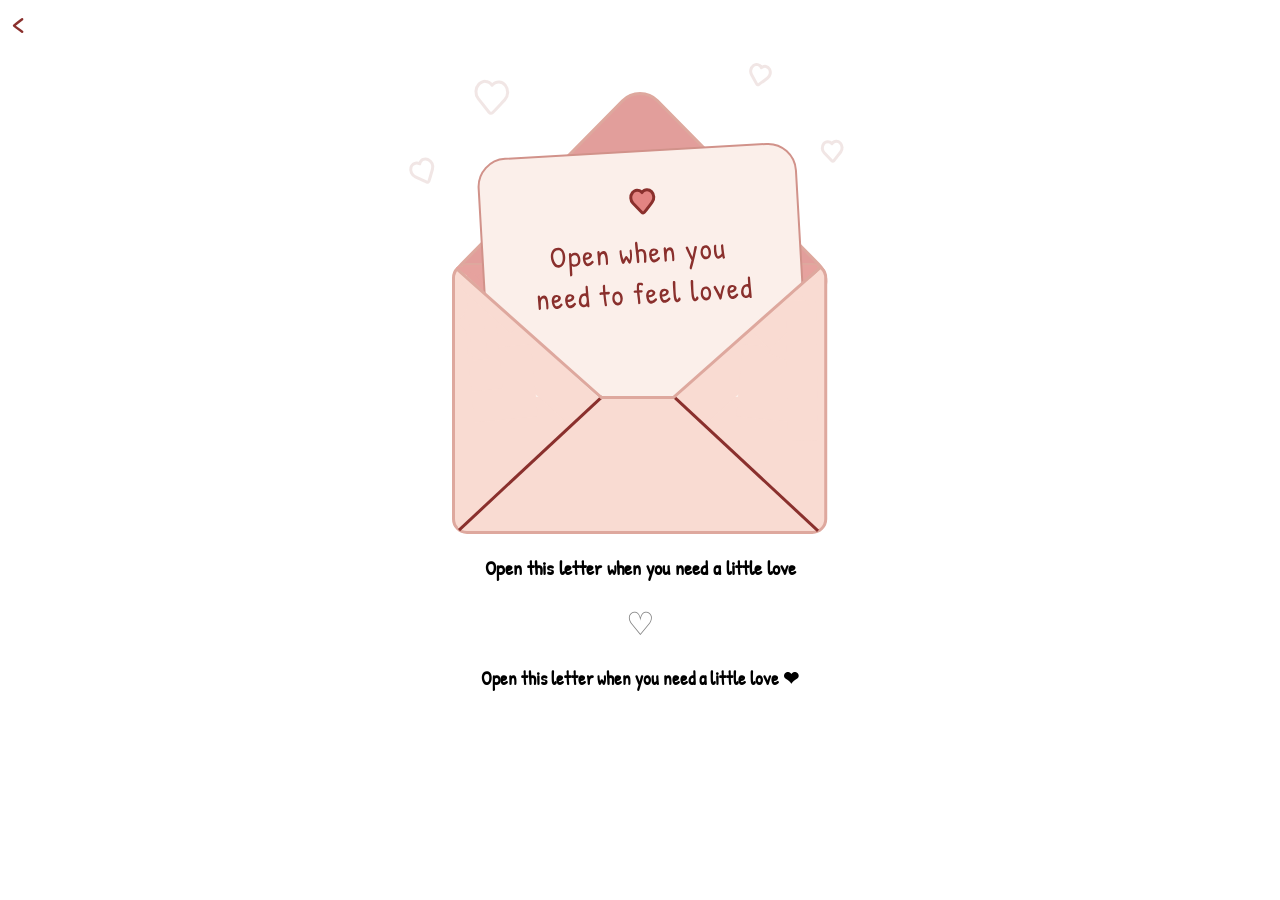
==== html/openletter.html @ 358d2ded "Add Json, Svg and script" ====
<!doctype html>
<html lang="en">
  <head>
    <meta charset="UTF-8" />
    <meta name="viewport" content="width=device-width, initial-scale=1.0" />
    <link rel="stylesheet" href="../css/style.css" />
    <title>Open when for her -</title>
  </head>
  <body>
    <header>
      <a href="../index.html" class="disabled-default">
        <span class="back-button">&lt;</span>
      </a>
    </header>
    <main class="ol-main">
      <div class="open-letter">
        <img
          id="open-letter-img"
          src="../assets/img/svg/LetterHeartFillOpen.svg"
          alt="open letter"
        />
      </div>
      <div>
        <p id="content-txt" class="open-letter-text">
          Open this letter when you need a little love
        </p>
        <p class="heart-middle">♡</p>
      </div>
    </main>
    <footer>
      <p id="letter-last-word" class="last-word">
        Open this letter when you need a little love <span>❤︎</span>
      </p>
    </footer>
  </body>

  <script src="../js/populateLetter.js"></script>
</html>
---- css/style.css ----
:root {
  --primary-color: #DC7D7D;
  --secondary-color: #FBD7CE;
  --Third-color: #D57375;
  --background-color: #fff4ee;
  --text-color: #8A302D;
  --default-font-family: 'Patrick-Hand', Arial, sans-serif, Helvetica;
}
@font-face {
  font-family: 'Patrick-Hand';
  src: url('../assets/Font/PatrickHand-Regular.ttf') format('truetype');
  font-weight: normal;
  font-style: normal;
}
body {
    font-family: var(--default-font-family);
    margin: 0;
    padding: 0;
}
.bg {
  background-color: var(--background-color);
}
.header {
  text-align: center;
  padding: 20px;
  position: relative;
}
.header-text h1 {
  color: var(--text-color);
  font-size: 3rem;
  margin: 0;
  span {
    color: var(--primary-color);
  }
}
.header-text p {
  color: var(--text-color);
  font-size: 1.6rem;
  margin-top: 10px;
  font-weight: bold;
  word-spacing: 2px;
}

.header-heart {
  position: absolute;
  color: var(--primary-color);
  opacity: 0.20;
  pointer-events: none;
  font-size: 28px;
}

.heart-1 {
  top: 20px;
  left: 8%;
  transform: rotate(-15deg);
}

.heart-2 {
  top: 45px;
  right: 12%;
  transform: rotate(15deg);
}

.heart-3 {
  bottom: 80px;
  left: 11%;
}
/* 
letter part 
*/
.letter-container {
      display: grid;
  grid-template-columns: repeat(3, 1fr);
  gap: 1.7rem 1.5rem;
    width: 90%;
    margin: 10px auto;
    justify-items: center;
    
}
.letter-icon {
    width: min(120px, 85%);
    height:auto;
}
.letter{
    -webkit-tap-highlight-color: transparent;
        display: flex;
    flex-direction: column;
    align-items: center;
    text-align: center;
}
.letter img {
    cursor: pointer;
    transition: transform 0.3s ease;
}
.letter p {
    margin: 0.5rem 0 0;
    font-size: 0.9rem;
    color: var(--text-color);
    font-weight: bold;
}

.letter img:hover {
    transform: scale(1.08);
}

.letter img:active {
    transform: scale(0.95);
}
/*
Footer divider line and heart
*/
.divider-line {
    
    stroke-width: 1.5;
    stroke-linecap:round;
    stroke: var(--secondary-color);
}

.divider-heart {
    stroke-width: 1.5;
    stroke-linejoin:round;
    stroke: var(--Third-color);
}
/*
link properties
*/
.disabled-default{
  color: var(--text-color);
  text-decoration: none;
  -webkit-tap-highlight-color: transparent;
}

.back-button {
  
    margin: 15px 0 0 12px; 
    font-size: 2rem;
    color: var(--text-color);
    text-decoration: none;
    background-color: transparent;
    border: none;
    cursor: pointer;
    transition: transform 0.15s ease, opacity 0.15s ease;
}

/* When the user presses/touches it */
.back-button:active {
    transform: scale(0.8);
    opacity: 0.6;
}

.ol-main{
    display: flex;
    justify-content: center;
    align-items: center;
        flex-direction: column;

    /* Space between the image and screen edges */
    padding: 20px 24px;
    box-sizing: border-box;
}
.open-letter {
    width: 100%;
    max-width: 516px;
    display: flex;

    justify-content: center;
}

.open-letter img {
    width: 100%;
    height: auto;
    display: block;
}

.open-letter-text {
  font-weight: bold;
  margin-top: 20px;
  text-align: center;
  font-size: 20px;
  line-height: 1.4;
}

.heart-middle{
  margin: 0;
  opacity: 0.5;
  font-size: 2rem;
  text-align: center;
}
.last-word{
  font-weight: bold;
  margin: 0;
  font-size: 1.2rem;
  text-align: center;
}

@media (max-width: 600px) {
    .letter-container {
        width: 93%;
        gap: 1.7rem 0.5rem;
    }
}
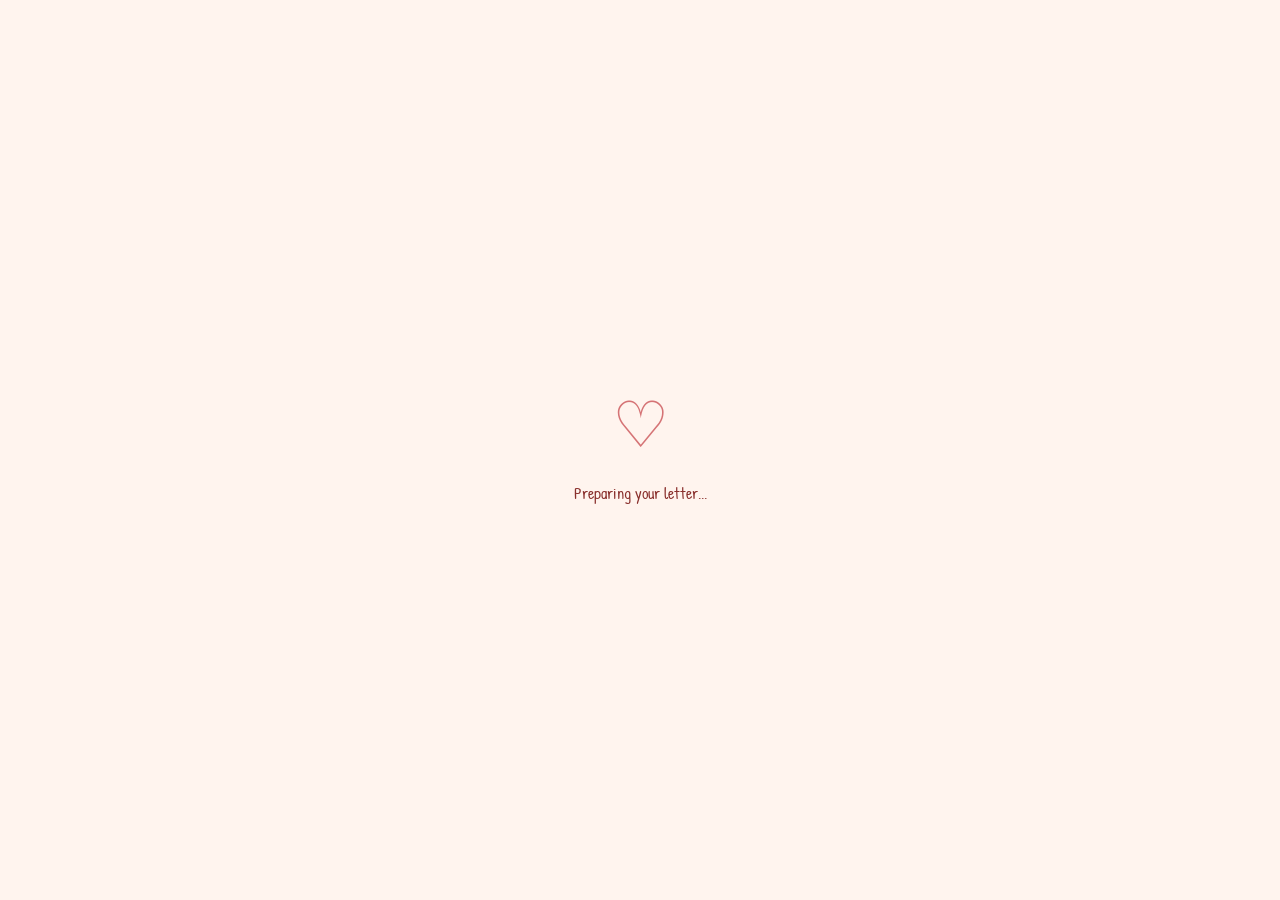
==== commit 2b5680ef: "Delay redirection" ====
--- a/html/openletter.html
+++ b/html/openletter.html
@@ -7,6 +7,11 @@
     <title>Open when for her -</title>
   </head>
   <body>
+    <!-- Loading screen -->
+    <div id="loading-screen">
+      <div class="loading-heart">♡</div>
+      <p>Preparing your letter...</p>
+    </div>
     <header>
       <a href="../index.html" class="disabled-default">
         <span class="back-button">&lt;</span>
@@ -14,22 +19,16 @@
     </header>
     <main class="ol-main">
       <div class="open-letter">
-        <img
-          id="open-letter-img"
-          src="../assets/img/svg/LetterHeartFillOpen.svg"
-          alt="open letter"
-        />
+        <img id="open-letter-img" src="" alt="open letter" />
       </div>
       <div>
-        <p id="content-txt" class="open-letter-text">
-          Open this letter when you need a little love
-        </p>
+        <p id="content-txt" class="open-letter-text"></p>
         <p class="heart-middle">♡</p>
       </div>
     </main>
     <footer>
       <p id="letter-last-word" class="last-word">
-        Open this letter when you need a little love <span>❤︎</span>
+        <span>❤︎</span>
       </p>
     </footer>
   </body>
--- a/css/style.css
+++ b/css/style.css
@@ -125,16 +125,25 @@
 link properties
 */
 .disabled-default{
-  color: var(--text-color);
   text-decoration: none;
   -webkit-tap-highlight-color: transparent;
+}
+.disabled-default:visited {
+    color: inherit;
+}
+
+.disabled-default:hover {
+    color: inherit;
+}
+
+.disabled-default:active {
+    color: inherit;
 }
 
 .back-button {
   
     margin: 15px 0 0 12px; 
     font-size: 2rem;
-    color: var(--text-color);
     text-decoration: none;
     background-color: transparent;
     border: none;
@@ -187,10 +196,48 @@
   text-align: center;
 }
 .last-word{
+  margin-top: 20px;
   font-weight: bold;
   margin: 0;
   font-size: 1.2rem;
   text-align: center;
+}
+
+#loading-screen {
+    position: fixed;
+    inset: 0;
+    z-index: 9999;
+
+    display: flex;
+    flex-direction: column;
+    justify-content: center;
+    align-items: center;
+
+    background-color: #fff4ee;
+}
+
+.loading-heart {
+    font-size: 4rem;
+    color: #d57375;
+
+    animation: heartBeat 1s ease-in-out infinite;
+}
+
+#loading-screen p {
+    margin-top: 15px;
+
+    font-size: 1rem;
+    color: #8a302d;
+}
+
+@keyframes heartBeat {
+    0%, 100% {
+        transform: scale(1);
+    }
+
+    50% {
+        transform: scale(1.2);
+    }
 }
 
 @media (max-width: 600px) {
